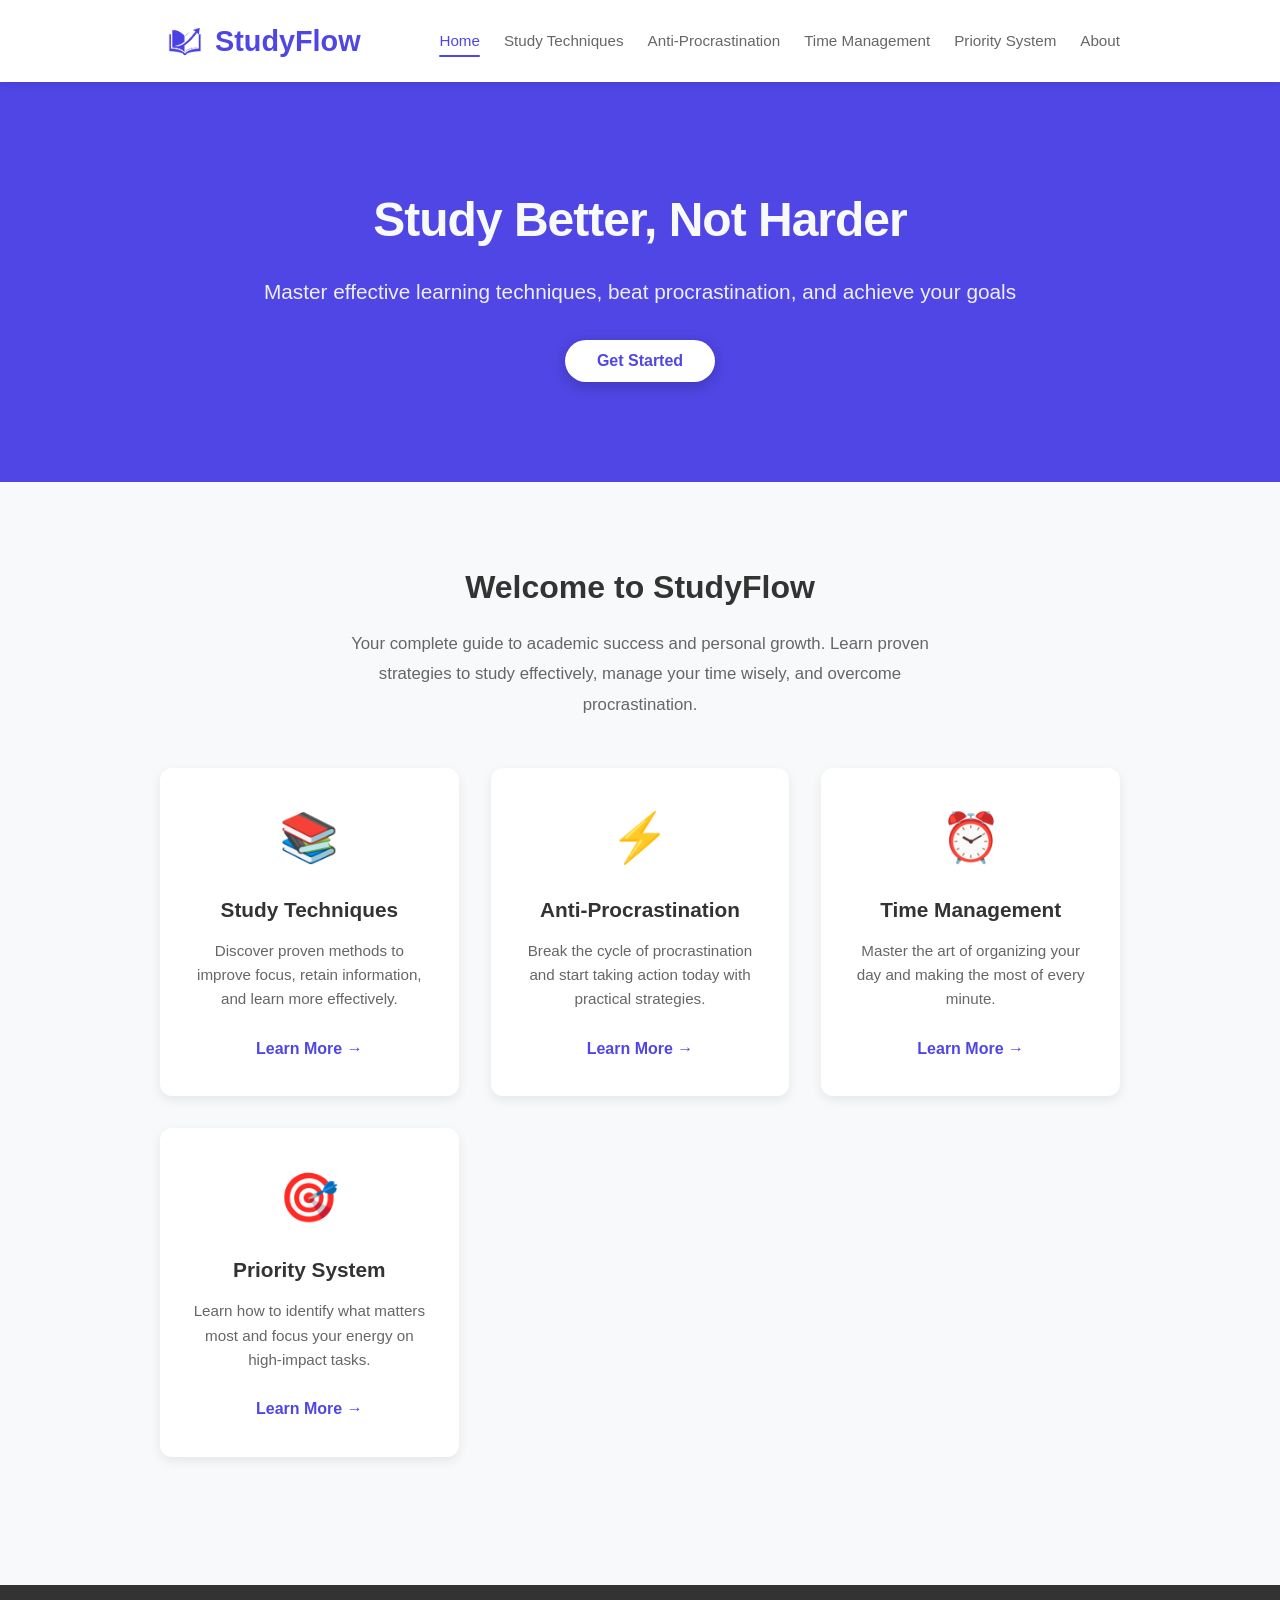
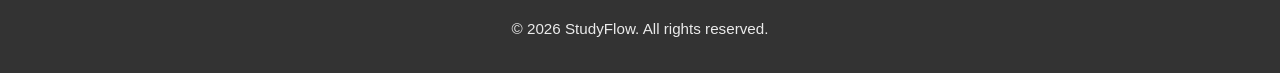
==== index.html @ 5a9468cb "Update index.html" ====
<!DOCTYPE html>
<html lang="en">
<head>
    <meta charset="UTF-8">
    <meta name="viewport" content="width=device-width, initial-scale=1.0">
    <title>StudyFlow - Smart Learning System</title>
    <style>
/* ===========================
   GLOBAL STYLES & RESET
   =========================== */

  <!DOCTYPE html>
<html lang="en">
<head>
    <meta charset="UTF-8">
    <meta name="viewport" content="width=device-width, initial-scale=1.0">
    <title>StudyFlow - Smart Learning System</title>
    <style>
/* ===========================
   GLOBAL STYLES & RESET
   =========================== */

html{
    scroll-behavior: smooth !important;
    scroll-padding-top: 90px;
}
        
:root {
    --primary: #4F46E5;
    --primary-dark: #3730a3;
    --bg-light: #f8f9fa;
    --transition: all 0.3s ease;
}

* {
    margin: 0;
    padding: 0;
    box-sizing: border-box;
}

body {
    font-family: 'Segoe UI', Tahoma, Geneva, Verdana, sans-serif;
    line-height: 1.6;
    color: #333;
    background-color: #f8f9fa;
}

/* ===========================
   CONTAINER & LAYOUT
   =========================== */

.container {
    max-width: 1000px;
    margin: 0 auto;
    padding: 0 20px;
}

/* ===========================
   HEADER & NAVIGATION (PC / DEFAULT)
   =========================== */

.header {
    background-color: #fff;
    box-shadow: 0 2px 8px rgba(0, 0, 0, 0.1);
    position: sticky;
    top: 0;
    z-index: 100;
}

.header .container {
    display: flex;
    justify-content: space-between;
    align-items: center;
    padding: 1rem 20px;
}
        
.logo-container {
    display: flex;
    align-items: center;
    gap: 5px;
}

.logo-img {
    width: 50px;
    height: auto;
}

.logo-text {
    text-decoration: none;
    font-size: 1.8rem;
    font-weight: 700;
    color: #4F46E5;
}

.nav {
    display: flex;
    align-items: center;
}

.nav-list {
    display: flex;
    list-style: none;
    gap: 1.5rem;
    align-items: center;
}

.nav-link {
    text-decoration: none;
    color: #666;
    font-weight: 500;
    font-size: 0.95rem;
    transition: color 0.3s ease;
    position: relative;
}

.nav-link:hover,
.nav-link.active {
    color: #4F46E5;
}

.nav-link.active::after {
    content: '';
    position: absolute;
    bottom: -8px;
    left: 0;
    width: 100%;
    height: 2px;
    background-color: #4F46E5;
    border-radius: 2px;
}

/* Sembunyikan Fitur Hamburger di PC */
.menu-checkbox {
    display: none;
}

.hamburger-btn {
    display: none;
    flex-direction: column;
    cursor: pointer;
}

.hamburger-btn .bar {
    height: 3px;
    width: 25px;
    background-color: #4F46E5;
    margin: 4px 0;
    transition: 0.3s ease;
    border-radius: 2px;
}

/* ===========================
   HERO SECTION
   =========================== */

.hero {
    background: #4F46E5;
    background-size: cover;
    background-position: center;
    padding: 100px 20px;
    text-align: center;
    margin-bottom: 3rem;
}

.hero-small {
    padding: 60px 20px;
}

.hero-content {
    max-width: 800px;
    margin: 0 auto;
}

.hero-title {
    font-size: 3rem;
    font-weight: 700;
    margin-bottom: 1rem;
    letter-spacing: -1px;
    color: #f8f9fa;
}

.hero-small .hero-title {
    font-size: 2.5rem;
}

.hero-subtitle {
    font-size: 1.3rem;
    opacity: 0.95;
    margin-bottom: 2rem;
    font-weight: 300;
    color: #f8f9fa;
}

.cta-button {
    background-color: white;
    color: #4F46E5;
    padding: 12px 32px;
    font-size: 1rem;
    font-weight: 600;
    border: none;
    border-radius: 50px;
    cursor: pointer;
    transition: all 0.3s ease;
    box-shadow: 0 4px 15px rgba(0, 0, 0, 0.2);
}

.cta-button:hover {
    transform: translateY(-2px);
    box-shadow: 0 6px 20px rgba(0, 0, 0, 0.3);
}

/* ===========================
   MAIN CONTENT SECTION
   =========================== */

.content-section {
    padding: 2rem 0;
}

.section-title {
    font-size: 2rem;
    font-weight: 700;
    color: #333;
    margin-bottom: 1rem;
    text-align: center;
}

.section-description {
    font-size: 1.05rem;
    color: #666;
    text-align: center;
    margin-bottom: 3rem;
    line-height: 1.8;
    max-width: 600px;
    margin-left: auto;
    margin-right: auto;
}

/* ===========================
   CARD LAYOUT
   =========================== */

.cards-grid {
    display: grid;
    grid-template-columns: repeat(auto-fit, minmax(280px, 1fr)); 
    gap: 2rem;
    margin-bottom: 2rem;
}

.card {
    background: white;
    border-radius: 12px;
    padding: 2rem;
    box-shadow: 0 4px 12px rgba(0, 0, 0, 0.08);
    transition: var(--transition);
    text-align: center;
    border-bottom: 3px solid transparent;
}

.card:hover {
    transform: translateY(-10px);
    box-shadow: 0 12px 24px rgba(79, 70, 229, 0.15);
    border-bottom: 3px solid var(--primary);
}

.card-icon {
    font-size: 3rem;
    margin-bottom: 1rem;
}

.card-title {
    font-size: 1.3rem;
    font-weight: 600;
    color: #333;
    margin-bottom: 0.8rem;
}

.card-description {
    color: #666;
    font-size: 0.95rem;
    margin-bottom: 1.5rem;
    line-height: 1.6;
}

.card-link {
    color: #4F46E5;
    text-decoration: none;
    font-weight: 600;
    transition: color 0.3s ease;
    display: inline-block;
}

.card-link:hover {
    color: #7C3AED;
}

/* ===========================
   FOOTER
   =========================== */

.footer {
    background-color: #333;
    color: white;
    text-align: center;
    padding: 2rem 20px;
    margin-top: 4rem;
}

.footer p {
    font-size: 0.95rem;
    opacity: 0.9;
}

/* ===========================
   RESPONSIVE DESIGN (HP / MOBILE)
   =========================== */

@media (max-width: 768px) {
    .header .container {
        padding: 1rem 20px;
        position: relative; /* Menjadi patokan menu dropdown */
    }

    .logo-text {
        font-size: 1.5rem;
    }

    /* Tampilkan tombol hamburger di HP */
    .hamburger-btn {
        display: flex;
    }

    /* Sembunyikan menu bawaan, ubah format jadi dropdown melayang */
    .nav {
        display: none; /* Default tersembunyi */
        position: absolute;
        top: 100%; /* Pas di bawah header */
        left: 0;
        width: 100%;
        background-color: #ffffff;
        box-shadow: 0 8px 12px rgba(0, 0, 0, 0.1);
        border-top: 1px solid #eee;
        padding: 1rem 0;
    }

    .nav-list {
        flex-direction: column;
        gap: 0;
        width: 100%;
    }

    .nav-list li {
        width: 100%;
        text-align: center;
    }

    .nav-link {
        display: block;
        padding: 0.8rem 0;
        font-size: 1rem;
        width: 100%;
    }

    .nav-link.active::after {
        display: none; /* Sembunyikan garis bawah di HP */
    }

    /* LOGIKA MAGIC: Saat hamburger di-klik (checkbox dicentang), munculkan menu */
    .menu-checkbox:checked ~ .nav {
        display: flex;
    }

    /* Animasi tombol hamburger berubah jadi X saat menu terbuka */
    .menu-checkbox:checked ~ .hamburger-btn .bar:nth-child(1) {
        transform: translateY(11px) rotate(45deg);
    }
    .menu-checkbox:checked ~ .hamburger-btn .bar:nth-child(2) {
        opacity: 0;
    }
    .menu-checkbox:checked ~ .hamburger-btn .bar:nth-child(3) {
        transform: translateY(-11px) rotate(-45deg);
    }

    /* Sisa kode responsif halaman */
    .hero {
        padding: 60px 20px;
    }

    .hero-title {
        font-size: 2rem;
    }

    .hero-subtitle {
        font-size: 1rem;
    }

    .section-title {
        font-size: 1.5rem;
    }

    .cards-grid {
        grid-template-columns: 1fr;
        gap: 1.5rem;
    }
}

@media (max-width: 480px) {
    .logo-text {
        font-size: 1.3rem;
    }
    .hero-title {
        font-size: 1.5rem;
    }
}
    </style>

<link rel="icon" type="image/png" href="12.png">
</head>
<body>
    <header class="header">
        <div class="container">
            <div class="logo-container">
                <img src="12.png" alt="StudyFlow Logo" class="logo-img">
                <a href="index.html" class="logo-text">StudyFlow</a>
            </div>
            
            <input type="checkbox" id="menu-toggle" class="menu-checkbox">
            <label for="menu-toggle" class="hamburger-btn">
                <span class="bar"></span>
                <span class="bar"></span>
                <span class="bar"></span>
            </label>

            <nav class="nav">
                <ul class="nav-list">
                    <li><a href="index.html" class="nav-link active">Home</a></li>
                    <li><a href="study-techniques.html" class="nav-link">Study Techniques</a></li>
                    <li><a href="anti-procrastination.html" class="nav-link">Anti-Procrastination</a></li>
                    <li><a href="time-management.html" class="nav-link">Time Management</a></li>
                    <li><a href="priority-system.html" class="nav-link">Priority System</a></li>
                    <li><a href="about.html" class="nav-link">About</a></li>
                </ul>
            </nav>
        </div>
    </header>

    <section class="hero">
        <div class="hero-content">
            <h1 class="hero-title">Study Better, Not Harder</h1>
            <p class="hero-subtitle">Master effective learning techniques, beat procrastination, and achieve your goals</p>
            <a href="#main-content">
                <button class="cta-button">Get Started</button>
            </a>
        </div>
    </section>

    <main class="container" id="main-content">
        <section class="content-section">
            <h2 class="section-title">Welcome to StudyFlow</h2>
            <p class="section-description">Your complete guide to academic success and personal growth. Learn proven strategies to study effectively, manage your time wisely, and overcome procrastination.</p>

            <div class="cards-grid">
                <div class="card">
                    <div class="card-icon">📚</div>
                    <h3 class="card-title">Study Techniques</h3>
                    <p class="card-description">Discover proven methods to improve focus, retain information, and learn more effectively.</p>
                    <a href="study-techniques.html" class="card-link">Learn More →</a>
                </div>

                <div class="card">
                    <div class="card-icon">⚡</div>
                    <h3 class="card-title">Anti-Procrastination</h3>
                    <p class="card-description">Break the cycle of procrastination and start taking action today with practical strategies.</p>
                    <a href="anti-procrastination.html" class="card-link">Learn More →</a>
                </div>

                <div class="card">
                    <div class="card-icon">⏰</div>
                    <h3 class="card-title">Time Management</h3>
                    <p class="card-description">Master the art of organizing your day and making the most of every minute.</p>
                    <a href="time-management.html" class="card-link">Learn More →</a>
                </div>

                <div class="card">
                    <div class="card-icon">🎯</div>
                    <h3 class="card-title">Priority System</h3>
                    <p class="card-description">Learn how to identify what matters most and focus your energy on high-impact tasks.</p>
                    <a href="priority-system.html" class="card-link">Learn More →</a>
                </div>
            </div>
        </section>
    </main>
    
    <footer class="footer">
        <div class="container">
            <p>&copy; 2026 StudyFlow. All rights reserved.</p>
        </div>
    </footer>
</body>
</html>
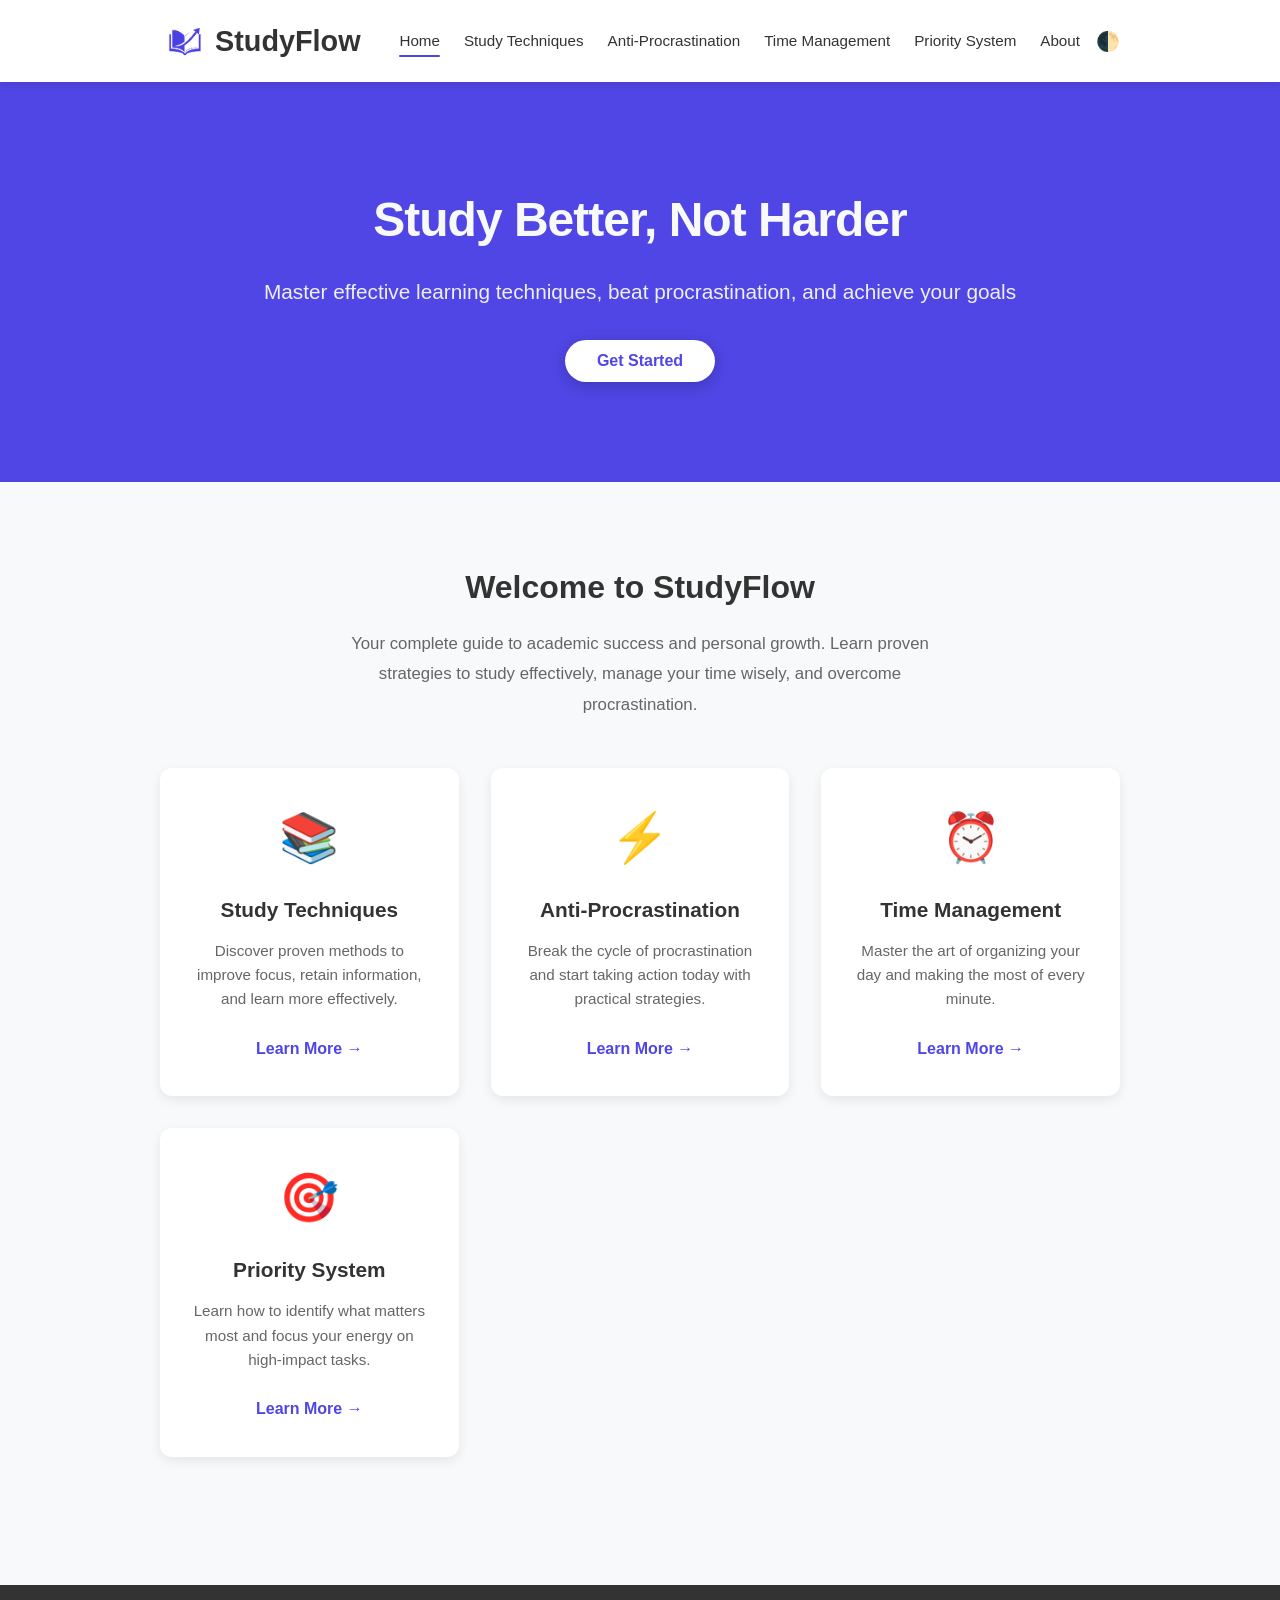
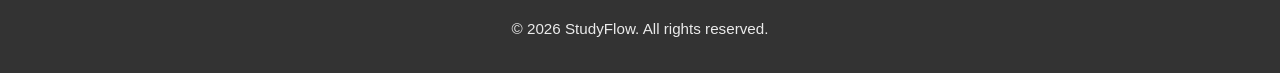
==== commit 48947f87: "Update index.html" ====
--- a/index.html
+++ b/index.html
@@ -9,17 +9,6 @@
    GLOBAL STYLES & RESET
    =========================== */
 
-  <!DOCTYPE html>
-<html lang="en">
-<head>
-    <meta charset="UTF-8">
-    <meta name="viewport" content="width=device-width, initial-scale=1.0">
-    <title>StudyFlow - Smart Learning System</title>
-    <style>
-/* ===========================
-   GLOBAL STYLES & RESET
-   =========================== */
-
 html{
     scroll-behavior: smooth !important;
     scroll-padding-top: 90px;
@@ -29,7 +18,31 @@
     --primary: #4F46E5;
     --primary-dark: #3730a3;
     --bg-light: #f8f9fa;
+    --card-bg: #ffffff;
+    --text-color: #333333;
     --transition: all 0.3s ease;
+}
+        
+        /* KETIKA TEMA GELAP AKTIF */
+.dark-theme {
+    --bg-light: #0f172a; /* Slate 900 */
+    --card-bg: #1e293b; /* Slate 800 */
+    --text-color: #f8f9fa;
+}
+
+/* Update selektor universal agar menggunakan variabel warna baru */
+body {
+    background-color: var(--bg-light);
+    color: var(--text-color);
+    transition: var(--transition);
+}
+.card, .content-card, .header {
+    background-color: var(--card-bg) !important;
+    color: var(--text-color);
+    transition: var(--transition);
+}
+.logo-text, .nav-link, .section-title, .card-title-main, .technique-box p {
+    color: var(--text-color) !important;
 }
 
 * {
@@ -440,6 +453,7 @@
                     <li><a href="priority-system.html" class="nav-link">Priority System</a></li>
                     <li><a href="about.html" class="nav-link">About</a></li>
                 </ul>
+                <button id="theme-toggle" style="background:none; border:none; cursor:pointer; font-size:1.2rem; margin-left:1rem;">🌓</button>
             </nav>
         </div>
     </header>
@@ -490,6 +504,25 @@
             </div>
         </section>
     </main>
+
+    <script>
+    const themeToggle = document.getElementById('theme-toggle');
+    
+    // Cek apakah user sebelumnya sudah mengaktifkan dark mode
+    if (localStorage.getItem('theme') === 'dark') {
+        document.body.classList.add('dark-theme');
+    }
+
+    themeToggle.addEventListener('click', () => {
+        document.body.classList.toggle('dark-theme');
+        // Simpan pilihan user di browser
+        if (document.body.classList.contains('dark-theme')) {
+            localStorage.setItem('theme', 'dark');
+        } else {
+            localStorage.setItem('theme', 'light');
+        }
+    });
+</script>
     
     <footer class="footer">
         <div class="container">
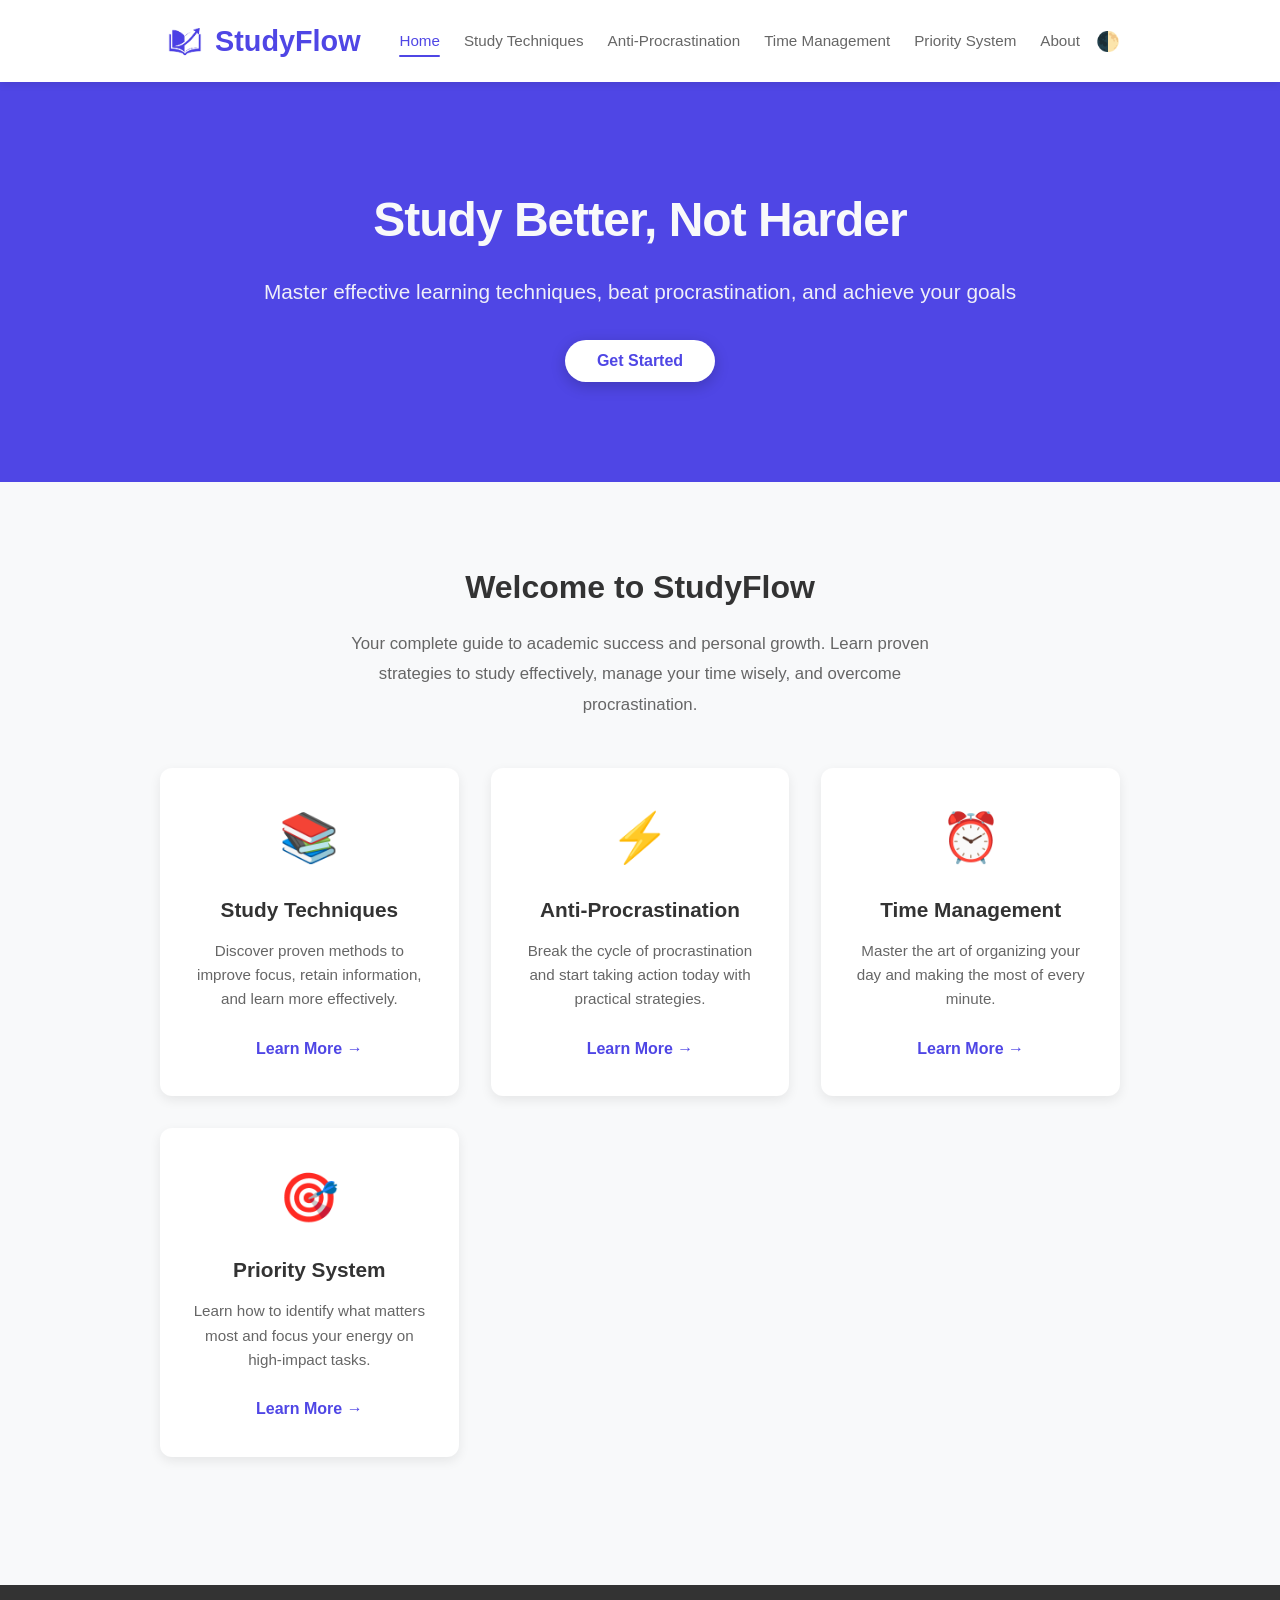
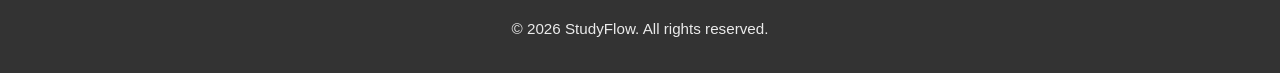
==== commit b6359184: "Update index.html" ====
--- a/index.html
+++ b/index.html
@@ -18,33 +18,9 @@
     --primary: #4F46E5;
     --primary-dark: #3730a3;
     --bg-light: #f8f9fa;
-    --card-bg: #ffffff;
-    --text-color: #333333;
     --transition: all 0.3s ease;
 }
         
-        /* KETIKA TEMA GELAP AKTIF */
-.dark-theme {
-    --bg-light: #0f172a; /* Slate 900 */
-    --card-bg: #1e293b; /* Slate 800 */
-    --text-color: #f8f9fa;
-}
-
-/* Update selektor universal agar menggunakan variabel warna baru */
-body {
-    background-color: var(--bg-light);
-    color: var(--text-color);
-    transition: var(--transition);
-}
-.card, .content-card, .header {
-    background-color: var(--card-bg) !important;
-    color: var(--text-color);
-    transition: var(--transition);
-}
-.logo-text, .nav-link, .section-title, .card-title-main, .technique-box p {
-    color: var(--text-color) !important;
-}
-
 * {
     margin: 0;
     padding: 0;
@@ -504,25 +480,6 @@
             </div>
         </section>
     </main>
-
-    <script>
-    const themeToggle = document.getElementById('theme-toggle');
-    
-    // Cek apakah user sebelumnya sudah mengaktifkan dark mode
-    if (localStorage.getItem('theme') === 'dark') {
-        document.body.classList.add('dark-theme');
-    }
-
-    themeToggle.addEventListener('click', () => {
-        document.body.classList.toggle('dark-theme');
-        // Simpan pilihan user di browser
-        if (document.body.classList.contains('dark-theme')) {
-            localStorage.setItem('theme', 'dark');
-        } else {
-            localStorage.setItem('theme', 'light');
-        }
-    });
-</script>
     
     <footer class="footer">
         <div class="container">
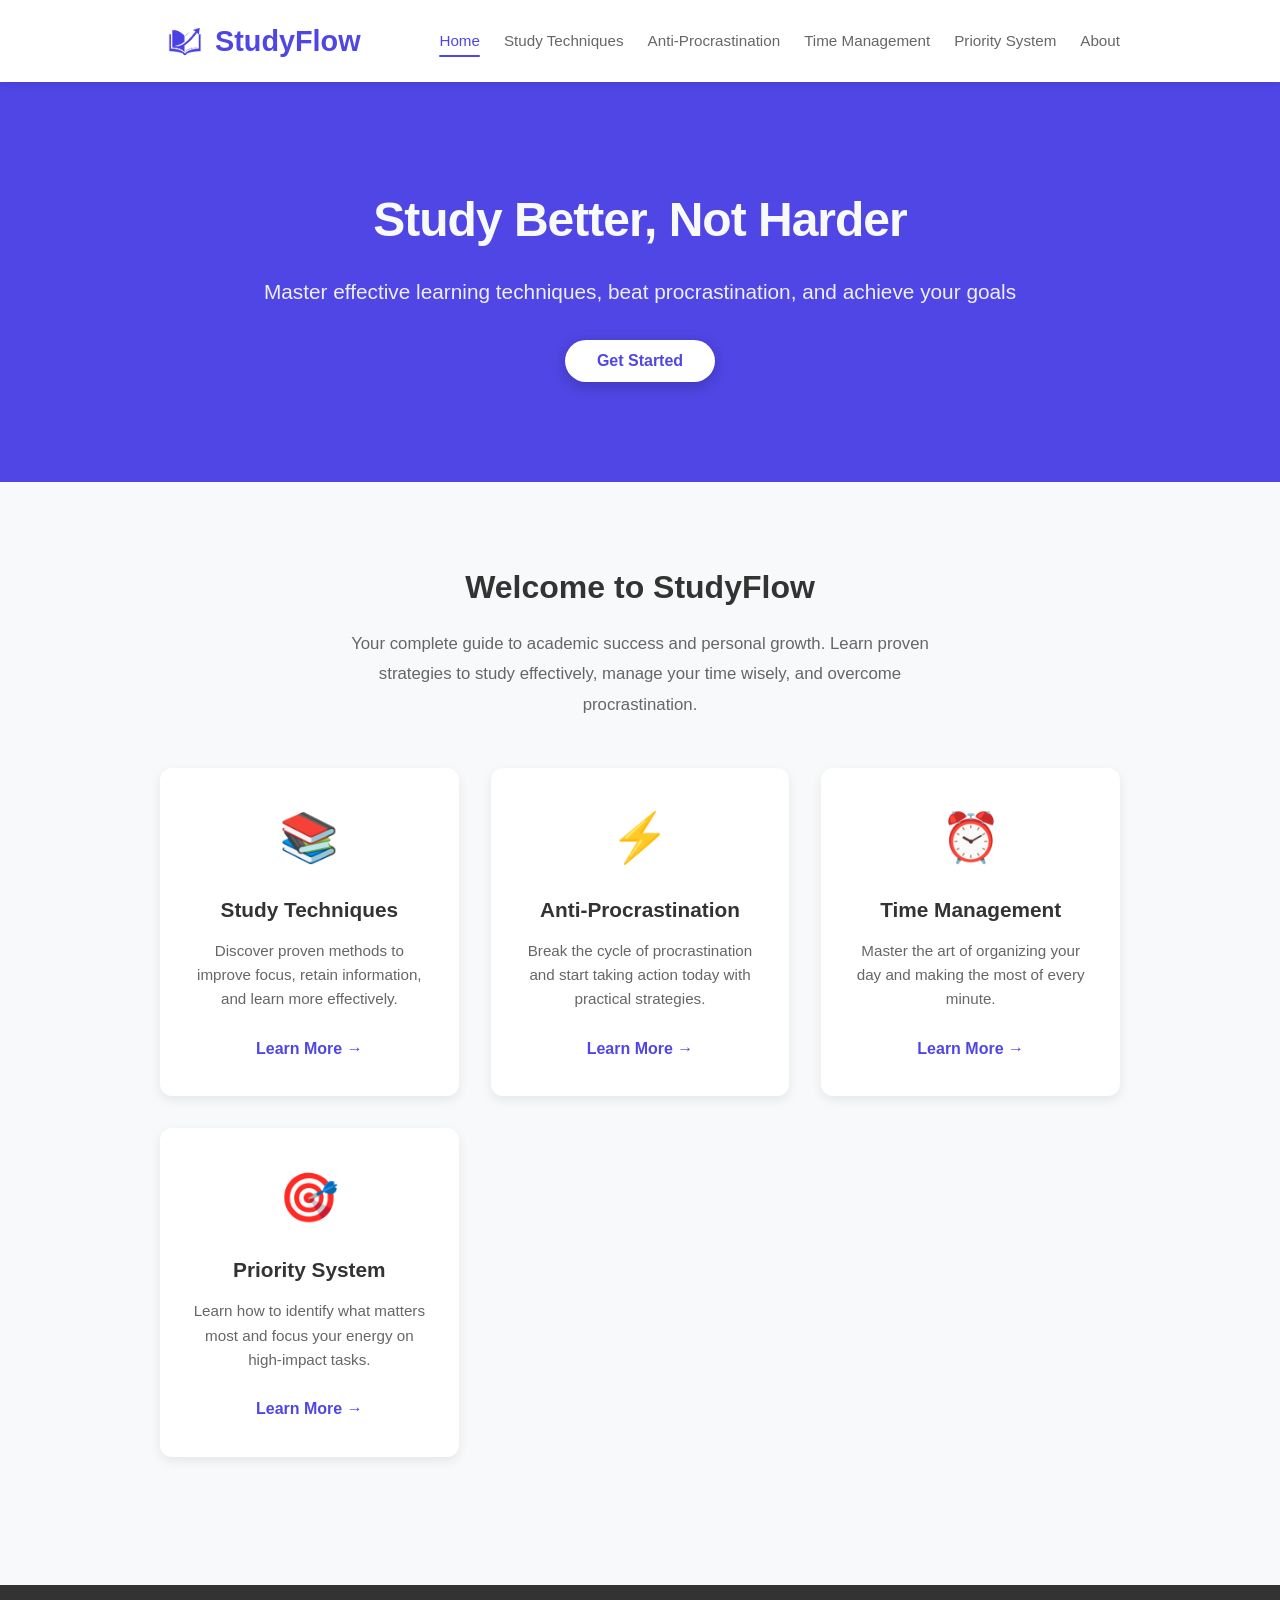
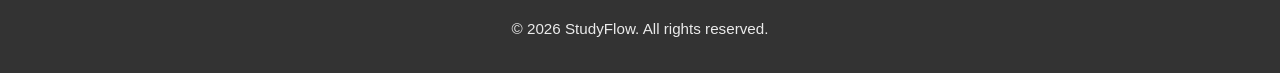
==== commit b92ad43b: "Update index.html" ====
--- a/index.html
+++ b/index.html
@@ -429,7 +429,6 @@
                     <li><a href="priority-system.html" class="nav-link">Priority System</a></li>
                     <li><a href="about.html" class="nav-link">About</a></li>
                 </ul>
-                <button id="theme-toggle" style="background:none; border:none; cursor:pointer; font-size:1.2rem; margin-left:1rem;">🌓</button>
             </nav>
         </div>
     </header>
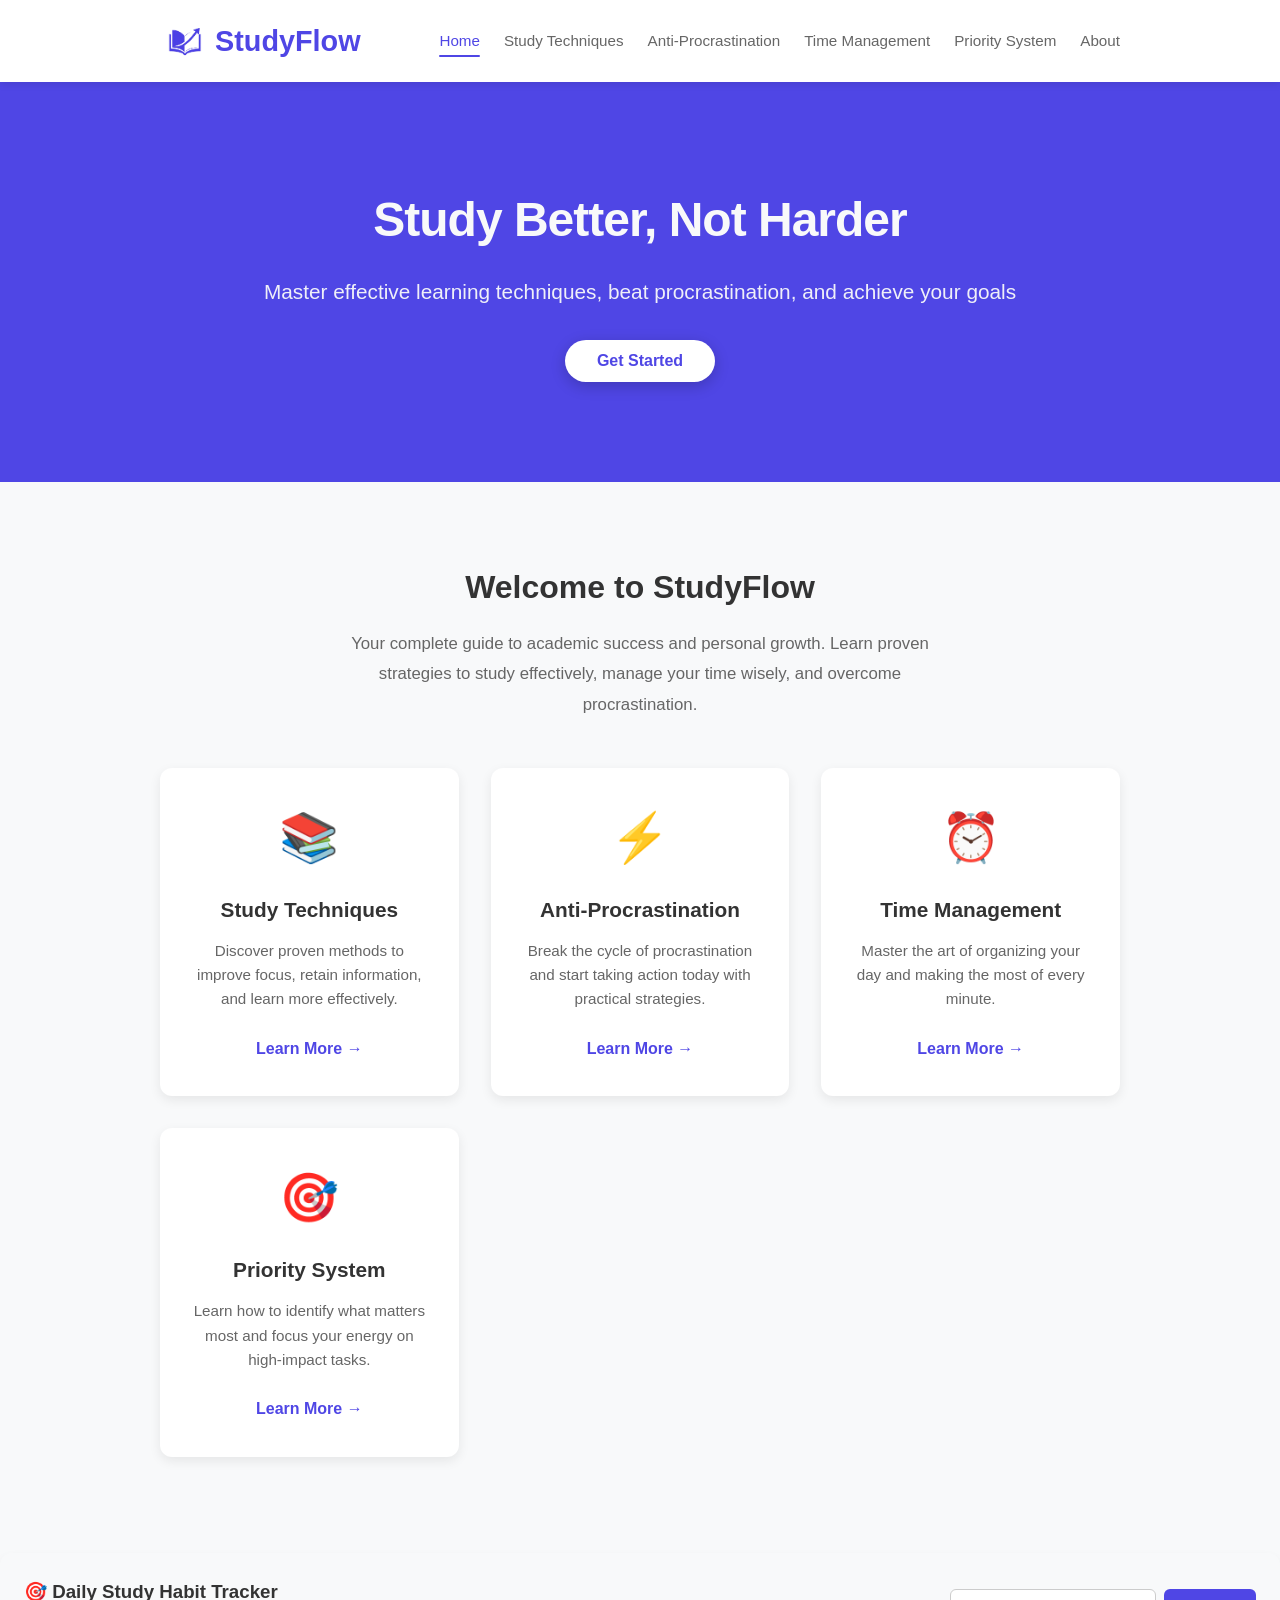
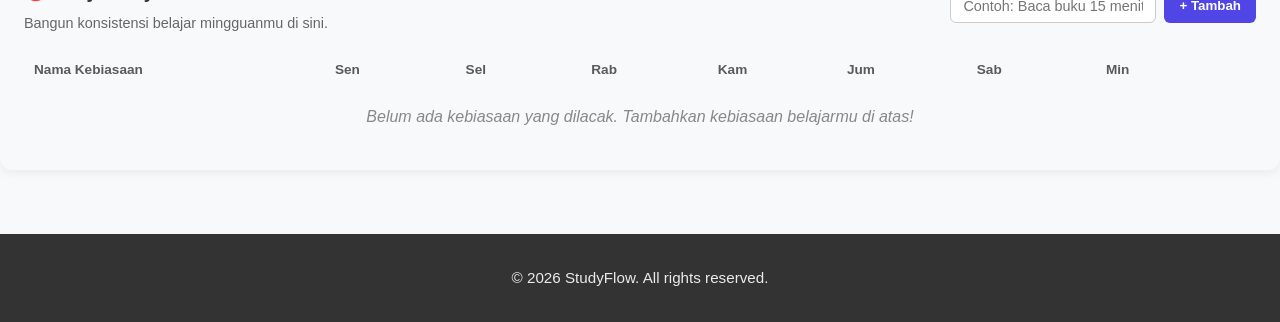
==== commit 23536079: "Update index.html" ====
--- a/index.html
+++ b/index.html
@@ -9,6 +9,93 @@
    GLOBAL STYLES & RESET
    =========================== */
 
+/* HABIT TRACKER SYSTEM */
+.habit-container {
+    margin-top: 2rem;
+    padding: 1.5rem;
+    background: var(--card-bg);
+    border-radius: 12px;
+    box-shadow: 0 4px 10px rgba(0,0,0,0.05);
+}
+
+.habit-header {
+    display: flex;
+    justify-content: space-between;
+    align-items: center;
+    margin-bottom: 1.5rem;
+    flex-wrap: wrap;
+    gap: 10px;
+}
+
+.habit-grid {
+    display: flex;
+    flex-direction: column;
+    gap: 1rem;
+}
+
+.habit-row {
+    display: grid;
+    grid-template-columns: 2fr repeat(7, 1fr) 0.5fr;
+    align-items: center;
+    gap: 5px;
+    padding: 10px;
+    background: var(--bg-light);
+    border-radius: 8px;
+    text-align: center;
+}
+
+.habit-name {
+    text-align: left;
+    font-weight: 500;
+}
+
+.day-label-row {
+    display: grid;
+    grid-template-columns: 2fr repeat(7, 1fr) 0.5fr;
+    gap: 5px;
+    text-align: center;
+    font-weight: 600;
+    font-size: 0.85rem;
+    opacity: 0.8;
+    margin-bottom: 0.5rem;
+    padding: 0 10px;
+}
+
+.habit-checkbox {
+    width: 20px;
+    height: 20px;
+    cursor: pointer;
+    accent-color: var(--primary);
+    margin: auto;
+}
+
+.delete-habit-btn {
+    background: none;
+    border: none;
+    color: #ef4444;
+    cursor: pointer;
+    font-weight: bold;
+    font-size: 1.1rem;
+}
+
+@media (max-width: 600px) {
+    .day-label-row, .habit-row {
+        grid-template-columns: 1fr;
+        text-align: left;
+        gap: 8px;
+    }
+    .habit-name {
+        border-bottom: 1px solid #ccc;
+        padding-bottom: 5px;
+        margin-bottom: 5px;
+    }
+    .days-container-mobile {
+        display: flex;
+        flex-wrap: wrap;
+        gap: 10px;
+    }
+}
+        
 html{
     scroll-behavior: smooth !important;
     scroll-padding-top: 90px;
@@ -479,12 +566,117 @@
             </div>
         </section>
     </main>
+
+    <div class="habit-container">
+    <div class="habit-header">
+        <div>
+            <h3 style="margin: 0;">🎯 Daily Study Habit Tracker</h3>
+            <p style="margin: 5px 0 0 0; font-size: 0.9rem; color: #666;">Bangun konsistensi belajar mingguanmu di sini.</p>
+        </div>
+        <div style="display: flex; gap: 8px;">
+            <input type="text" id="habit-input" placeholder="Contoh: Baca buku 15 menit..." style="padding: 8px 12px; border: 1px solid #ccc; border-radius: 6px; font-size: 0.9rem;">
+            <button id="add-habit-btn" style="background: var(--primary); color: white; border: none; padding: 8px 15px; border-radius: 6px; cursor: pointer; font-weight: 600;">+ Tambah</button>
+        </div>
+    </div>
+
+    <div class="day-label-row">
+        <div style="text-align: left;">Nama Kebiasaan</div>
+        <div>Sen</div>
+        <div>Sel</div>
+        <div>Rab</div>
+        <div>Kam</div>
+        <div>Jum</div>
+        <div>Sab</div>
+        <div>Min</div>
+        <div></div>
+    </div>
+
+    <div id="habit-list-container" class="habit-grid"></div>
+</div>
     
     <footer class="footer">
         <div class="container">
             <p>&copy; 2026 StudyFlow. All rights reserved.</p>
         </div>
     </footer>
+
+    <script>
+    const habitInput = document.getElementById('habit-input');
+    const addHabitBtn = document.getElementById('add-habit-btn');
+    const habitListContainer = document.getElementById('habit-list-container');
+
+    // Load data lama dari localStorage atau buat array kosong jika baru pertama kali
+    let habits = JSON.parse(localStorage.getItem('studyflow-habits')) || [];
+
+    function renderHabits() {
+        habitListContainer.innerHTML = '';
+
+        if (habits.length === 0) {
+            habitListContainer.innerHTML = `<p style="text-align:center; color:#888; font-style:italic; margin: 1rem 0;">Belum ada kebiasaan yang dilacak. Tambahkan kebiasaan belajarmu di atas!</p>`;
+            return;
+        }
+
+        habits.forEach((habit, habitIndex) => {
+            const habitRow = document.createElement('div');
+            habitRow.className = 'habit-row';
+
+            // Nama Habit
+            let rowHTML = `<div class="habit-name">${habit.name}</div>`;
+
+            // Membuat 7 Checkbox untuk tiap hari (0 = Senin, 6 = Minggu)
+            for (let dayIndex = 0; dayIndex < 7; dayIndex++) {
+                const isChecked = habit.days[dayIndex] ? 'checked' : '';
+                rowHTML += `
+                    <div>
+                        <input type="checkbox" class="habit-checkbox" ${isChecked} 
+                               onclick="toggleHabitDay(${habitIndex}, ${dayIndex})">
+                    </div>`;
+            }
+
+            // Tombol Hapus Habit
+            rowHTML += `<div><button class="delete-habit-btn" onclick="deleteHabit(${habitIndex})">✕</button></div>`;
+
+            habitRow.innerHTML = rowHTML;
+            habitListContainer.appendChild(habitRow);
+        });
+    }
+
+    // Aksi Menambah Habit Baru
+    addHabitBtn.addEventListener('click', () => {
+        const name = habitInput.value.trim();
+        if (name !== '') {
+            habits.push({
+                name: name,
+                days: [false, false, false, false, false, false, false] // 7 hari default kosong (false)
+            });
+            saveAndRender();
+            habitInput.value = '';
+        }
+    });
+
+    // Aksi Mengubah Status Checkbox Hari
+    window.toggleHabitDay = function(habitIndex, dayIndex) {
+        habits[habitIndex].days[dayIndex] = !habits[habitIndex].days[dayIndex];
+        saveAndRender();
+    };
+
+    // Aksi Menghapus Satu Baris Habit
+    window.deleteHabit = function(habitIndex) {
+        if (confirm('Apakah kamu ingin menghapus pelacakan kebiasaan ini?')) {
+            habits.splice(habitIndex, 1);
+            saveAndRender();
+        }
+    };
+
+    function saveAndRender() {
+        localStorage.setItem('studyflow-habits', JSON.stringify(habits));
+        renderHabits();
+    }
+
+    // Jalankan render pertama kali halaman dibuka
+    renderHabits();
+</script>
+    
 </body>
 </html>
 
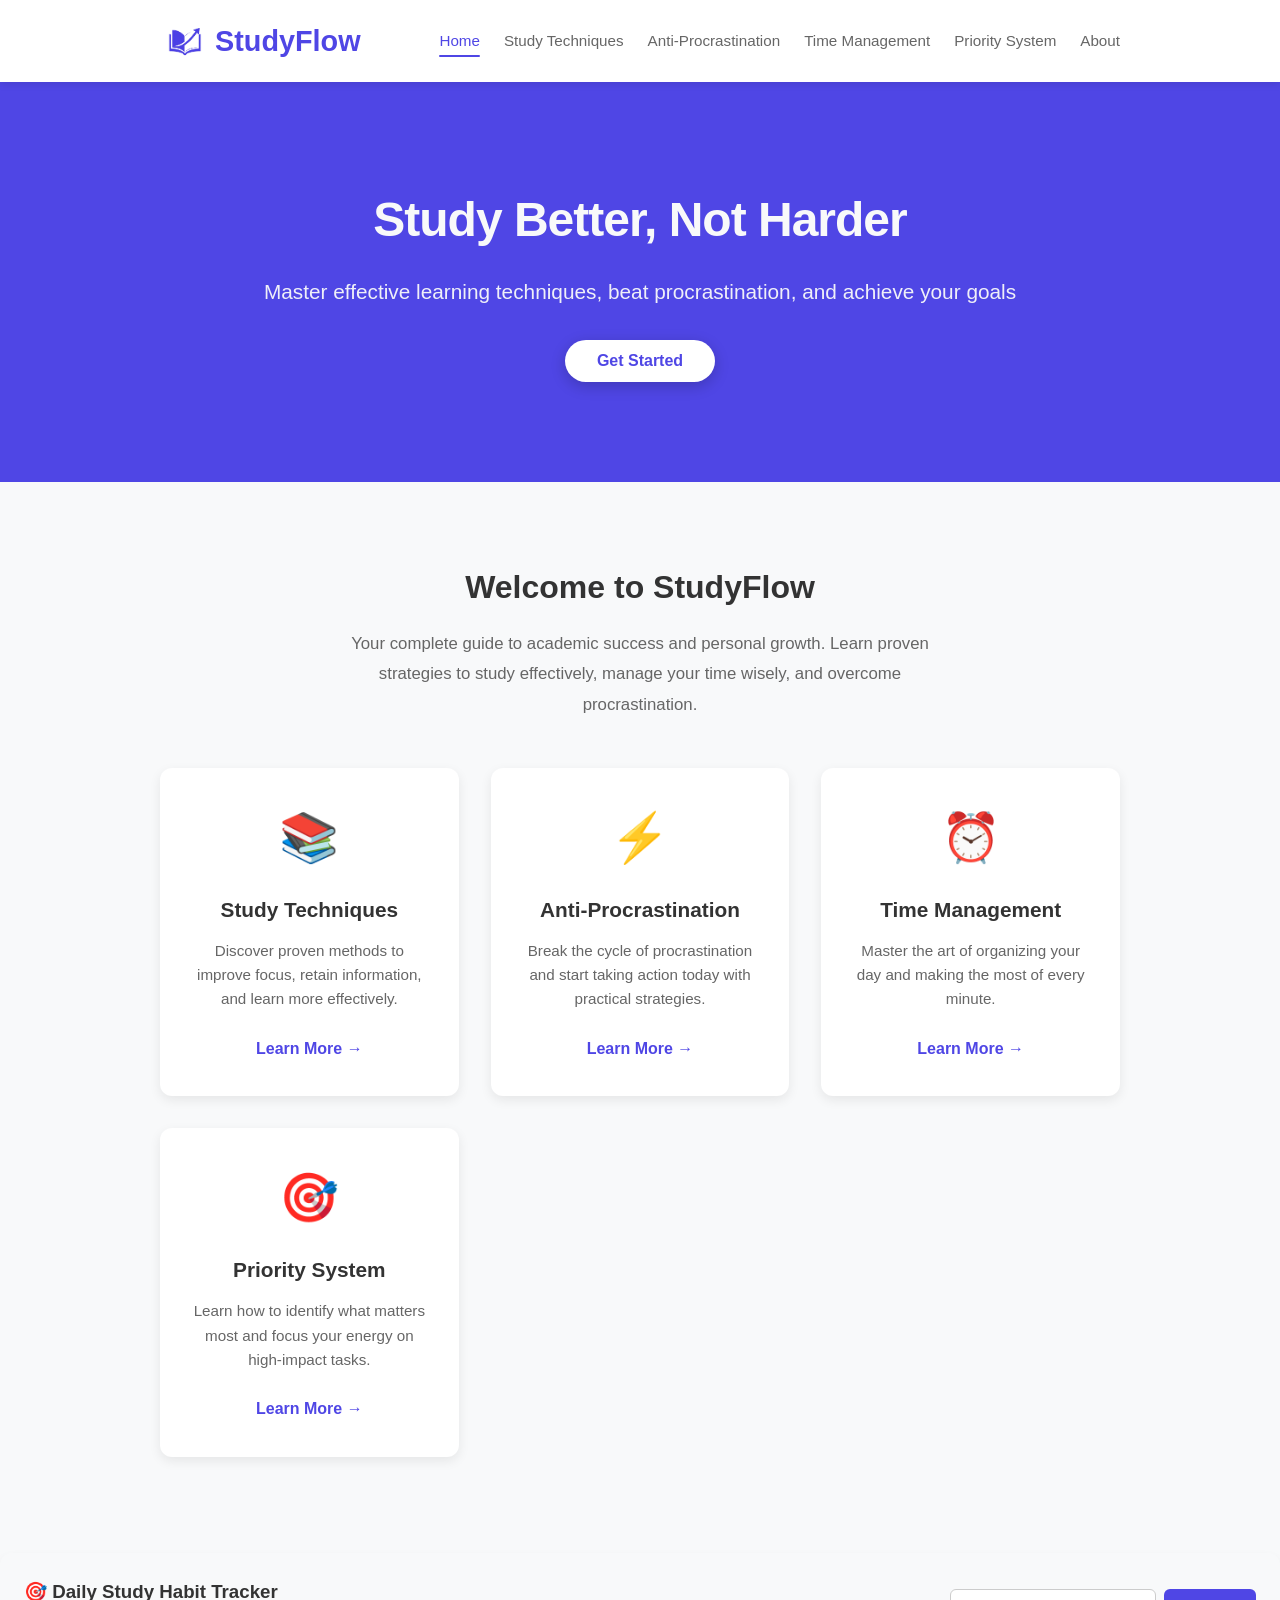
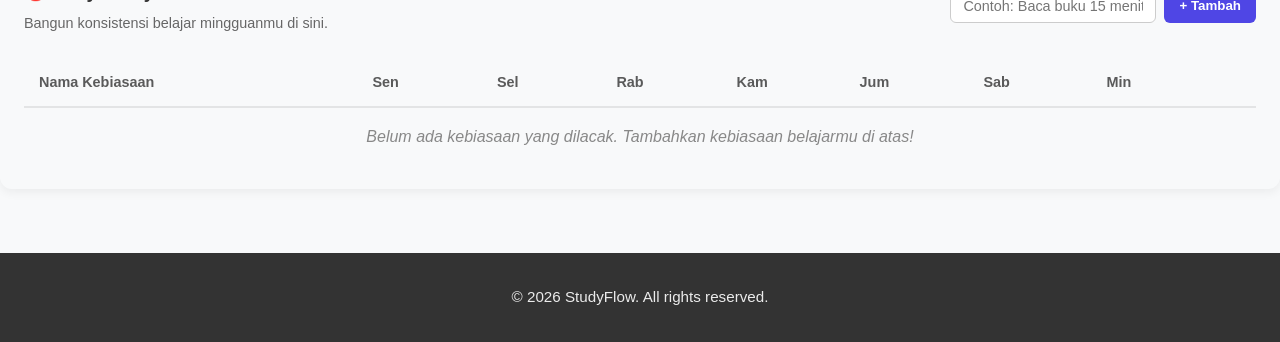
==== commit 386616ee: "Update index.html" ====
--- a/index.html
+++ b/index.html
@@ -9,7 +9,9 @@
    GLOBAL STYLES & RESET
    =========================== */
 
-/* HABIT TRACKER SYSTEM */
+/* ==========================================================================
+   HABIT TRACKER SYSTEM (RESPONSIVE VERSION)
+   ========================================================================== */
 .habit-container {
     margin-top: 2rem;
     padding: 1.5rem;
@@ -24,7 +26,7 @@
     align-items: center;
     margin-bottom: 1.5rem;
     flex-wrap: wrap;
-    gap: 10px;
+    gap: 15px;
 }
 
 .habit-grid {
@@ -33,40 +35,49 @@
     gap: 1rem;
 }
 
+/* Layout Default untuk Desktop */
+.day-label-row, .habit-row {
+    display: grid;
+    grid-template-columns: 2.5fr repeat(7, 1fr) 0.5fr;
+    align-items: center;
+    gap: 10px;
+    padding: 12px 15px;
+}
+
+.day-label-row {
+    font-weight: 600;
+    font-size: 0.9rem;
+    opacity: 0.8;
+    border-bottom: 2px solid rgba(0,0,0,0.1);
+    text-align: center;
+}
+.day-label-row div:first-child { text-align: left; }
+
 .habit-row {
-    display: grid;
-    grid-template-columns: 2fr repeat(7, 1fr) 0.5fr;
-    align-items: center;
-    gap: 5px;
-    padding: 10px;
     background: var(--bg-light);
     border-radius: 8px;
     text-align: center;
+    transition: all 0.2s ease;
 }
 
 .habit-name {
     text-align: left;
     font-weight: 500;
-}
-
-.day-label-row {
-    display: grid;
-    grid-template-columns: 2fr repeat(7, 1fr) 0.5fr;
-    gap: 5px;
-    text-align: center;
-    font-weight: 600;
-    font-size: 0.85rem;
-    opacity: 0.8;
-    margin-bottom: 0.5rem;
-    padding: 0 10px;
+    word-break: break-word;
+}
+
+/* Styling Checkbox yang Besar & Mudah Ditekan di HP */
+.habit-checkbox-wrapper {
+    display: flex;
+    justify-content: center;
+    align-items: center;
 }
 
 .habit-checkbox {
-    width: 20px;
-    height: 20px;
+    width: 22px;
+    height: 22px;
     cursor: pointer;
     accent-color: var(--primary);
-    margin: auto;
 }
 
 .delete-habit-btn {
@@ -75,24 +86,83 @@
     color: #ef4444;
     cursor: pointer;
     font-weight: bold;
-    font-size: 1.1rem;
-}
-
-@media (max-width: 600px) {
-    .day-label-row, .habit-row {
-        grid-template-columns: 1fr;
-        text-align: left;
-        gap: 8px;
-    }
+    font-size: 1.2rem;
+    transition: transform 0.2s;
+}
+.delete-habit-btn:hover { transform: scale(1.2); }
+
+/* ==========================================================================
+   STRATEGI RESPONSIVITAS LAYAR HP (Max-width: 768px)
+   ========================================================================== */
+@media (max-width: 768px) {
+    .habit-header {
+        flex-direction: column;
+        align-items: stretch;
+    }
+    
+    .habit-header div { width: 100%; }
+    
+    /* Input & Tombol memenuhi lebar layar HP */
+    .habit-header style, #habit-input {
+        width: 100%;
+        box-sizing: border-box;
+    }
+    
+    /* Sembunyikan baris label hari desktop karena tidak akan muat */
+    .day-label-row {
+        display: none;
+    }
+
+    /* Ubah baris tabel menjadi bentuk KARTU vertikal */
+    .habit-row {
+        display: flex;
+        flex-direction: column;
+        align-items: flex-start;
+        padding: 15px;
+        position: relative;
+        gap: 12px;
+        box-shadow: 0 2px 5px rgba(0,0,0,0.05);
+    }
+
     .habit-name {
-        border-bottom: 1px solid #ccc;
-        padding-bottom: 5px;
-        margin-bottom: 5px;
-    }
+        font-size: 1.1rem;
+        width: 85%; /* Sisakan ruang untuk tombol hapus di kanan */
+        border-bottom: 1px solid rgba(0,0,0,0.1);
+        padding-bottom: 8px;
+    }
+
+    /* Kontainer pembungkus hari-hari agar berjejer rapi ke samping */
     .days-container-mobile {
         display: flex;
         flex-wrap: wrap;
-        gap: 10px;
+        gap: 8px;
+        width: 100%;
+    }
+
+    /* Ubah pembungkus checkbox menjadi tombol mini berlabel hari di HP */
+    .habit-checkbox-wrapper {
+        background: var(--card-bg);
+        padding: 6px 10px;
+        border-radius: 6px;
+        border: 1px solid rgba(0,0,0,0.1);
+        display: flex;
+        gap: 6px;
+        align-items: center;
+    }
+
+    /* Munculkan Teks Label Hari Mini (Sen, Sel, dsb) di samping checkbox khusus layar HP */
+    .habit-checkbox-wrapper::before {
+        content: attr(data-day);
+        font-size: 0.8rem;
+        font-weight: 600;
+        opacity: 0.7;
+    }
+
+    /* Posisikan tombol hapus di pojok kanan atas kartu */
+    .delete-habit-btn {
+        position: absolute;
+        top: 12px;
+        right: 15px;
     }
 }
         
@@ -608,30 +678,39 @@
     // Load data lama dari localStorage atau buat array kosong jika baru pertama kali
     let habits = JSON.parse(localStorage.getItem('studyflow-habits')) || [];
 
-    function renderHabits() {
-        habitListContainer.innerHTML = '';
-
-        if (habits.length === 0) {
-            habitListContainer.innerHTML = `<p style="text-align:center; color:#888; font-style:italic; margin: 1rem 0;">Belum ada kebiasaan yang dilacak. Tambahkan kebiasaan belajarmu di atas!</p>`;
-            return;
+  function renderHabits() {
+    habitListContainer.innerHTML = '';
+
+    if (habits.length === 0) {
+        habitListContainer.innerHTML = `<p style="text-align:center; color:#888; font-style:italic; margin: 1rem 0;">Belum ada kebiasaan yang dilacak. Tambahkan kebiasaan belajarmu di atas!</p>`;
+        return;
+    }
+
+    // Array nama hari untuk label di HP
+    const daysName = ['Sen', 'Sel', 'Rab', 'Kam', 'Jum', 'Sab', 'Min'];
+
+    habits.forEach((habit, habitIndex) => {
+        const habitRow = document.createElement('div');
+        habitRow.className = 'habit-row';
+
+        // 1. Bagian Nama Kebiasaan
+        let rowHTML = `<div class="habit-name">${habit.name}</div>`;
+
+        // Pembungkus khusus agar di HP bisa di-flex menyamping dengan rapi
+        rowHTML += `<div class="days-container-mobile">`;
+
+        // 2. Membuat 7 Checkbox Hari
+        for (let dayIndex = 0; dayIndex < 7; dayIndex++) {
+            const isChecked = habit.days[dayIndex] ? 'checked' : '';
+            
+            // Perhatikan atribut data-day="${daysName[dayIndex]}", ini kunci untuk CSS responsif HP kita
+            rowHTML += `
+                <div class="habit-checkbox-wrapper" data-day="${daysName[dayIndex]}">
+                    <input type="checkbox" class="habit-checkbox" ${isChecked} 
+                           onclick="toggleHabitDay(${habitIndex}, ${dayIndex})">
+                </div>`;
         }
-
-        habits.forEach((habit, habitIndex) => {
-            const habitRow = document.createElement('div');
-            habitRow.className = 'habit-row';
-
-            // Nama Habit
-            let rowHTML = `<div class="habit-name">${habit.name}</div>`;
-
-            // Membuat 7 Checkbox untuk tiap hari (0 = Senin, 6 = Minggu)
-            for (let dayIndex = 0; dayIndex < 7; dayIndex++) {
-                const isChecked = habit.days[dayIndex] ? 'checked' : '';
-                rowHTML += `
-                    <div>
-                        <input type="checkbox" class="habit-checkbox" ${isChecked} 
-                               onclick="toggleHabitDay(${habitIndex}, ${dayIndex})">
-                    </div>`;
-            }
+        
 
             // Tombol Hapus Habit
             rowHTML += `<div><button class="delete-habit-btn" onclick="deleteHabit(${habitIndex})">✕</button></div>`;
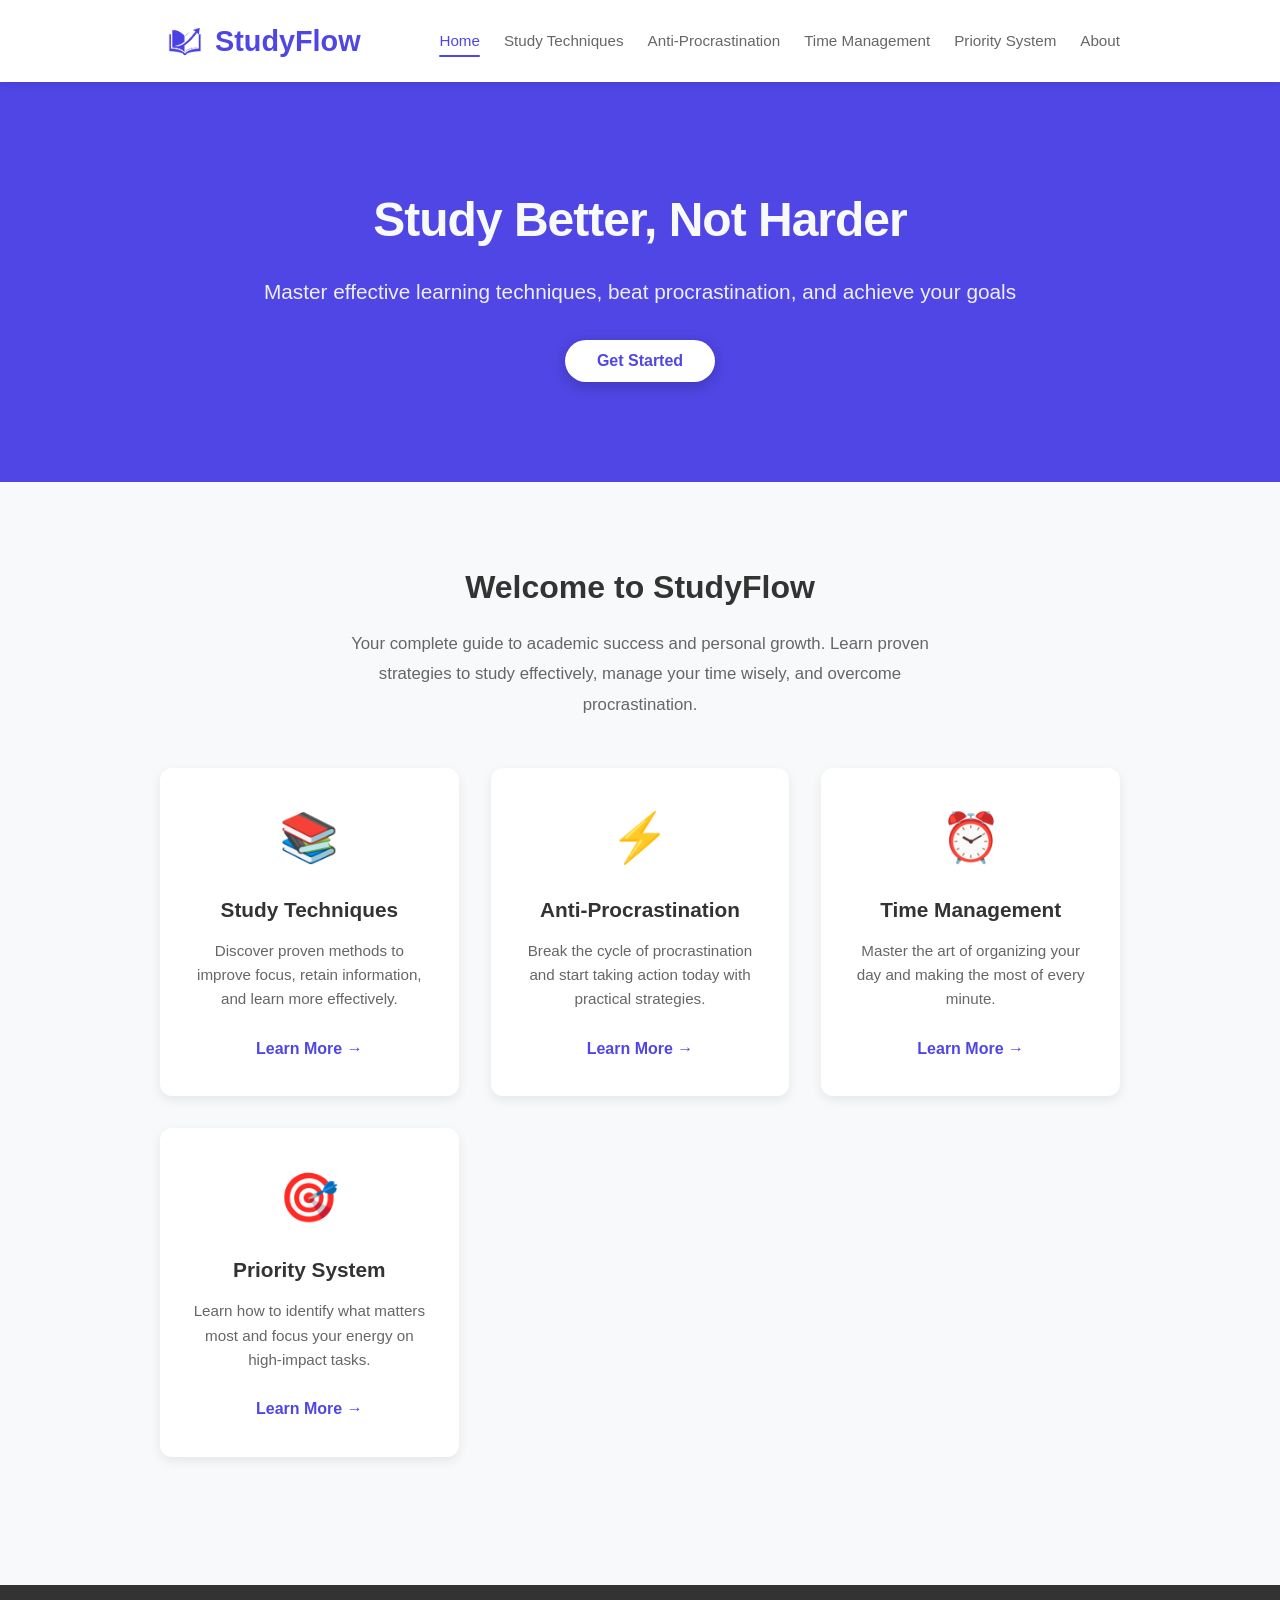
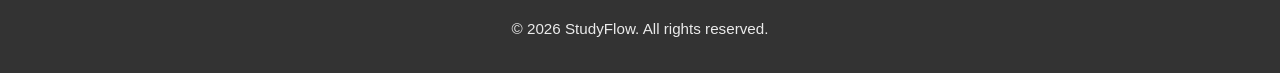
==== commit 96d86102: "Update index.html" ====
--- a/index.html
+++ b/index.html
@@ -8,163 +8,6 @@
 /* ===========================
    GLOBAL STYLES & RESET
    =========================== */
-
-/* ==========================================================================
-   HABIT TRACKER SYSTEM (RESPONSIVE VERSION)
-   ========================================================================== */
-.habit-container {
-    margin-top: 2rem;
-    padding: 1.5rem;
-    background: var(--card-bg);
-    border-radius: 12px;
-    box-shadow: 0 4px 10px rgba(0,0,0,0.05);
-}
-
-.habit-header {
-    display: flex;
-    justify-content: space-between;
-    align-items: center;
-    margin-bottom: 1.5rem;
-    flex-wrap: wrap;
-    gap: 15px;
-}
-
-.habit-grid {
-    display: flex;
-    flex-direction: column;
-    gap: 1rem;
-}
-
-/* Layout Default untuk Desktop */
-.day-label-row, .habit-row {
-    display: grid;
-    grid-template-columns: 2.5fr repeat(7, 1fr) 0.5fr;
-    align-items: center;
-    gap: 10px;
-    padding: 12px 15px;
-}
-
-.day-label-row {
-    font-weight: 600;
-    font-size: 0.9rem;
-    opacity: 0.8;
-    border-bottom: 2px solid rgba(0,0,0,0.1);
-    text-align: center;
-}
-.day-label-row div:first-child { text-align: left; }
-
-.habit-row {
-    background: var(--bg-light);
-    border-radius: 8px;
-    text-align: center;
-    transition: all 0.2s ease;
-}
-
-.habit-name {
-    text-align: left;
-    font-weight: 500;
-    word-break: break-word;
-}
-
-/* Styling Checkbox yang Besar & Mudah Ditekan di HP */
-.habit-checkbox-wrapper {
-    display: flex;
-    justify-content: center;
-    align-items: center;
-}
-
-.habit-checkbox {
-    width: 22px;
-    height: 22px;
-    cursor: pointer;
-    accent-color: var(--primary);
-}
-
-.delete-habit-btn {
-    background: none;
-    border: none;
-    color: #ef4444;
-    cursor: pointer;
-    font-weight: bold;
-    font-size: 1.2rem;
-    transition: transform 0.2s;
-}
-.delete-habit-btn:hover { transform: scale(1.2); }
-
-/* ==========================================================================
-   STRATEGI RESPONSIVITAS LAYAR HP (Max-width: 768px)
-   ========================================================================== */
-@media (max-width: 768px) {
-    .habit-header {
-        flex-direction: column;
-        align-items: stretch;
-    }
-    
-    .habit-header div { width: 100%; }
-    
-    /* Input & Tombol memenuhi lebar layar HP */
-    .habit-header style, #habit-input {
-        width: 100%;
-        box-sizing: border-box;
-    }
-    
-    /* Sembunyikan baris label hari desktop karena tidak akan muat */
-    .day-label-row {
-        display: none;
-    }
-
-    /* Ubah baris tabel menjadi bentuk KARTU vertikal */
-    .habit-row {
-        display: flex;
-        flex-direction: column;
-        align-items: flex-start;
-        padding: 15px;
-        position: relative;
-        gap: 12px;
-        box-shadow: 0 2px 5px rgba(0,0,0,0.05);
-    }
-
-    .habit-name {
-        font-size: 1.1rem;
-        width: 85%; /* Sisakan ruang untuk tombol hapus di kanan */
-        border-bottom: 1px solid rgba(0,0,0,0.1);
-        padding-bottom: 8px;
-    }
-
-    /* Kontainer pembungkus hari-hari agar berjejer rapi ke samping */
-    .days-container-mobile {
-        display: flex;
-        flex-wrap: wrap;
-        gap: 8px;
-        width: 100%;
-    }
-
-    /* Ubah pembungkus checkbox menjadi tombol mini berlabel hari di HP */
-    .habit-checkbox-wrapper {
-        background: var(--card-bg);
-        padding: 6px 10px;
-        border-radius: 6px;
-        border: 1px solid rgba(0,0,0,0.1);
-        display: flex;
-        gap: 6px;
-        align-items: center;
-    }
-
-    /* Munculkan Teks Label Hari Mini (Sen, Sel, dsb) di samping checkbox khusus layar HP */
-    .habit-checkbox-wrapper::before {
-        content: attr(data-day);
-        font-size: 0.8rem;
-        font-weight: 600;
-        opacity: 0.7;
-    }
-
-    /* Posisikan tombol hapus di pojok kanan atas kartu */
-    .delete-habit-btn {
-        position: absolute;
-        top: 12px;
-        right: 15px;
-    }
-}
         
 html{
     scroll-behavior: smooth !important;
@@ -636,125 +479,12 @@
             </div>
         </section>
     </main>
-
-    <div class="habit-container">
-    <div class="habit-header">
-        <div>
-            <h3 style="margin: 0;">🎯 Daily Study Habit Tracker</h3>
-            <p style="margin: 5px 0 0 0; font-size: 0.9rem; color: #666;">Bangun konsistensi belajar mingguanmu di sini.</p>
-        </div>
-        <div style="display: flex; gap: 8px;">
-            <input type="text" id="habit-input" placeholder="Contoh: Baca buku 15 menit..." style="padding: 8px 12px; border: 1px solid #ccc; border-radius: 6px; font-size: 0.9rem;">
-            <button id="add-habit-btn" style="background: var(--primary); color: white; border: none; padding: 8px 15px; border-radius: 6px; cursor: pointer; font-weight: 600;">+ Tambah</button>
-        </div>
-    </div>
-
-    <div class="day-label-row">
-        <div style="text-align: left;">Nama Kebiasaan</div>
-        <div>Sen</div>
-        <div>Sel</div>
-        <div>Rab</div>
-        <div>Kam</div>
-        <div>Jum</div>
-        <div>Sab</div>
-        <div>Min</div>
-        <div></div>
-    </div>
-
-    <div id="habit-list-container" class="habit-grid"></div>
-</div>
     
     <footer class="footer">
         <div class="container">
             <p>&copy; 2026 StudyFlow. All rights reserved.</p>
         </div>
     </footer>
-
-    <script>
-    const habitInput = document.getElementById('habit-input');
-    const addHabitBtn = document.getElementById('add-habit-btn');
-    const habitListContainer = document.getElementById('habit-list-container');
-
-    // Load data lama dari localStorage atau buat array kosong jika baru pertama kali
-    let habits = JSON.parse(localStorage.getItem('studyflow-habits')) || [];
-
-  function renderHabits() {
-    habitListContainer.innerHTML = '';
-
-    if (habits.length === 0) {
-        habitListContainer.innerHTML = `<p style="text-align:center; color:#888; font-style:italic; margin: 1rem 0;">Belum ada kebiasaan yang dilacak. Tambahkan kebiasaan belajarmu di atas!</p>`;
-        return;
-    }
-
-    // Array nama hari untuk label di HP
-    const daysName = ['Sen', 'Sel', 'Rab', 'Kam', 'Jum', 'Sab', 'Min'];
-
-    habits.forEach((habit, habitIndex) => {
-        const habitRow = document.createElement('div');
-        habitRow.className = 'habit-row';
-
-        // 1. Bagian Nama Kebiasaan
-        let rowHTML = `<div class="habit-name">${habit.name}</div>`;
-
-        // Pembungkus khusus agar di HP bisa di-flex menyamping dengan rapi
-        rowHTML += `<div class="days-container-mobile">`;
-
-        // 2. Membuat 7 Checkbox Hari
-        for (let dayIndex = 0; dayIndex < 7; dayIndex++) {
-            const isChecked = habit.days[dayIndex] ? 'checked' : '';
-            
-            // Perhatikan atribut data-day="${daysName[dayIndex]}", ini kunci untuk CSS responsif HP kita
-            rowHTML += `
-                <div class="habit-checkbox-wrapper" data-day="${daysName[dayIndex]}">
-                    <input type="checkbox" class="habit-checkbox" ${isChecked} 
-                           onclick="toggleHabitDay(${habitIndex}, ${dayIndex})">
-                </div>`;
-        }
-        
-
-            // Tombol Hapus Habit
-            rowHTML += `<div><button class="delete-habit-btn" onclick="deleteHabit(${habitIndex})">✕</button></div>`;
-
-            habitRow.innerHTML = rowHTML;
-            habitListContainer.appendChild(habitRow);
-        });
-    }
-
-    // Aksi Menambah Habit Baru
-    addHabitBtn.addEventListener('click', () => {
-        const name = habitInput.value.trim();
-        if (name !== '') {
-            habits.push({
-                name: name,
-                days: [false, false, false, false, false, false, false] // 7 hari default kosong (false)
-            });
-            saveAndRender();
-            habitInput.value = '';
-        }
-    });
-
-    // Aksi Mengubah Status Checkbox Hari
-    window.toggleHabitDay = function(habitIndex, dayIndex) {
-        habits[habitIndex].days[dayIndex] = !habits[habitIndex].days[dayIndex];
-        saveAndRender();
-    };
-
-    // Aksi Menghapus Satu Baris Habit
-    window.deleteHabit = function(habitIndex) {
-        if (confirm('Apakah kamu ingin menghapus pelacakan kebiasaan ini?')) {
-            habits.splice(habitIndex, 1);
-            saveAndRender();
-        }
-    };
-
-    function saveAndRender() {
-        localStorage.setItem('studyflow-habits', JSON.stringify(habits));
-        renderHabits();
-    }
-
-    // Jalankan render pertama kali halaman dibuka
-    renderHabits();
-</script>
     
 </body>
 </html>
